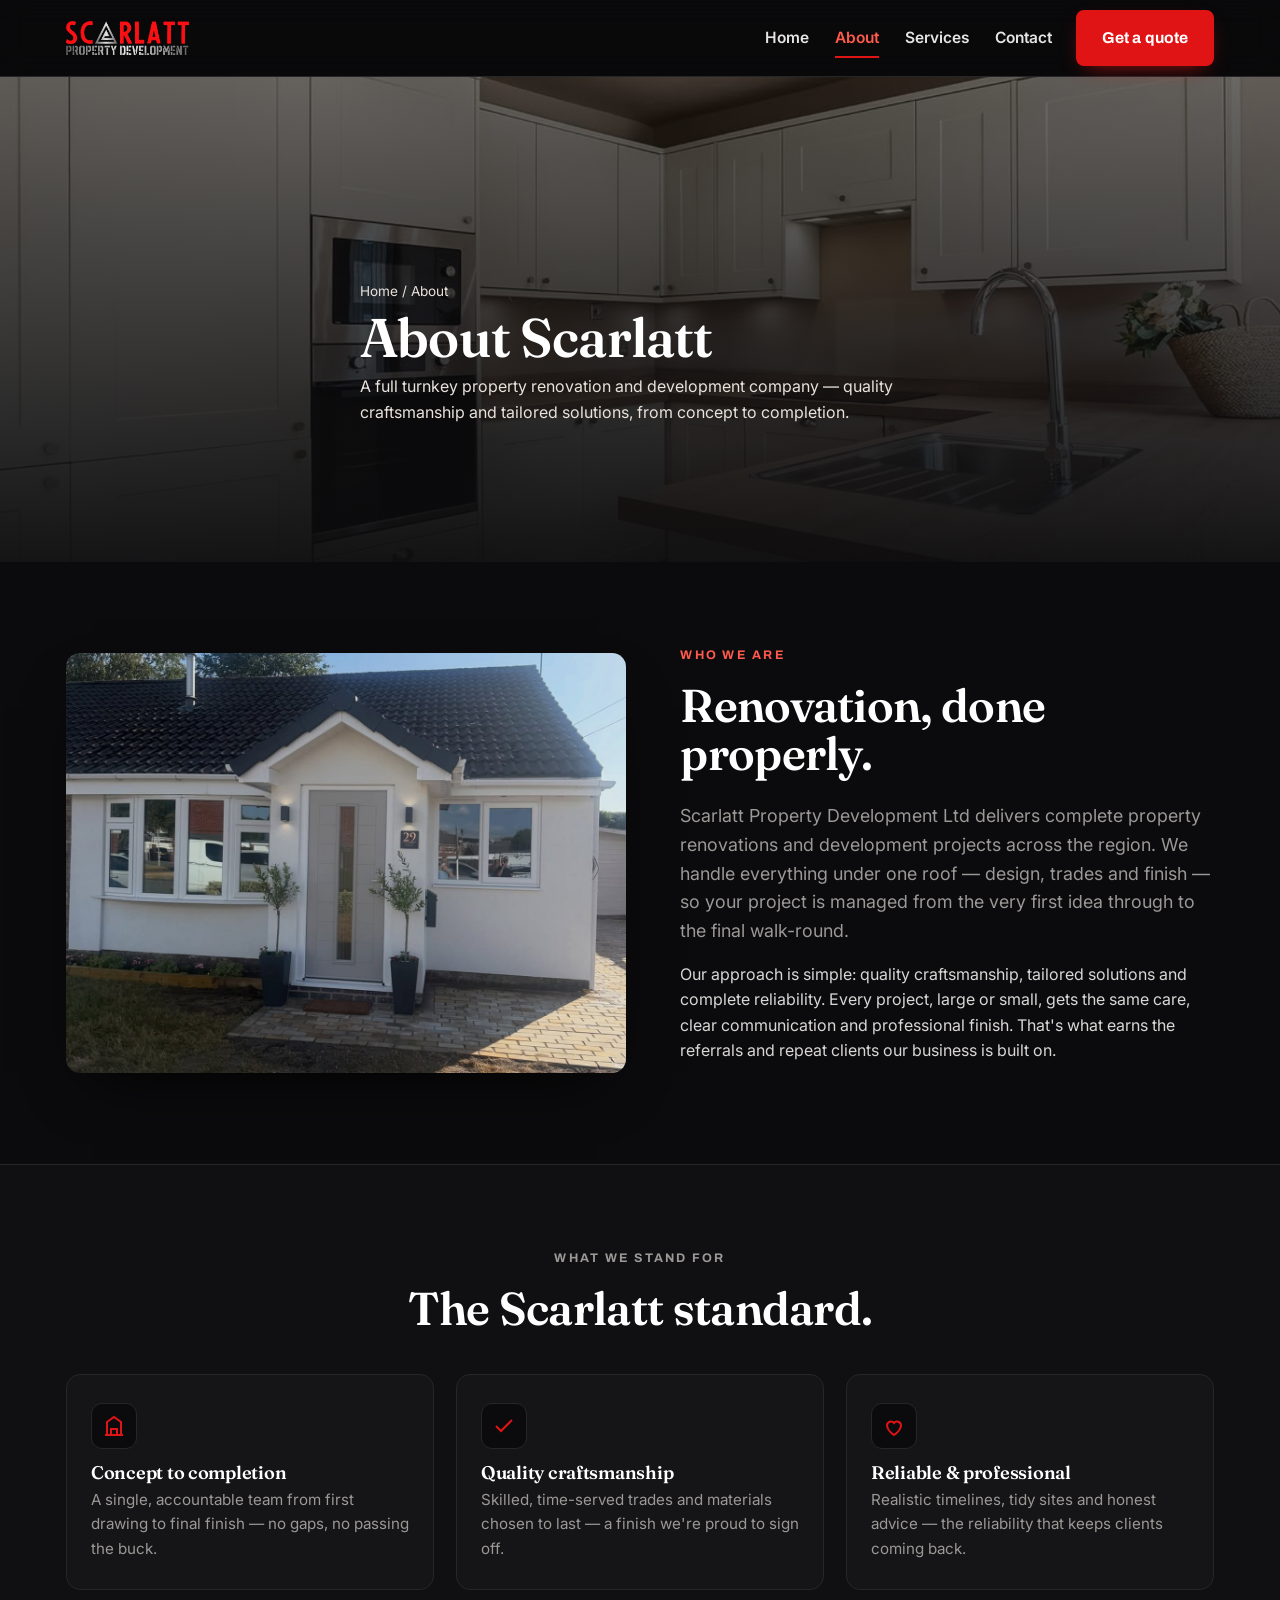
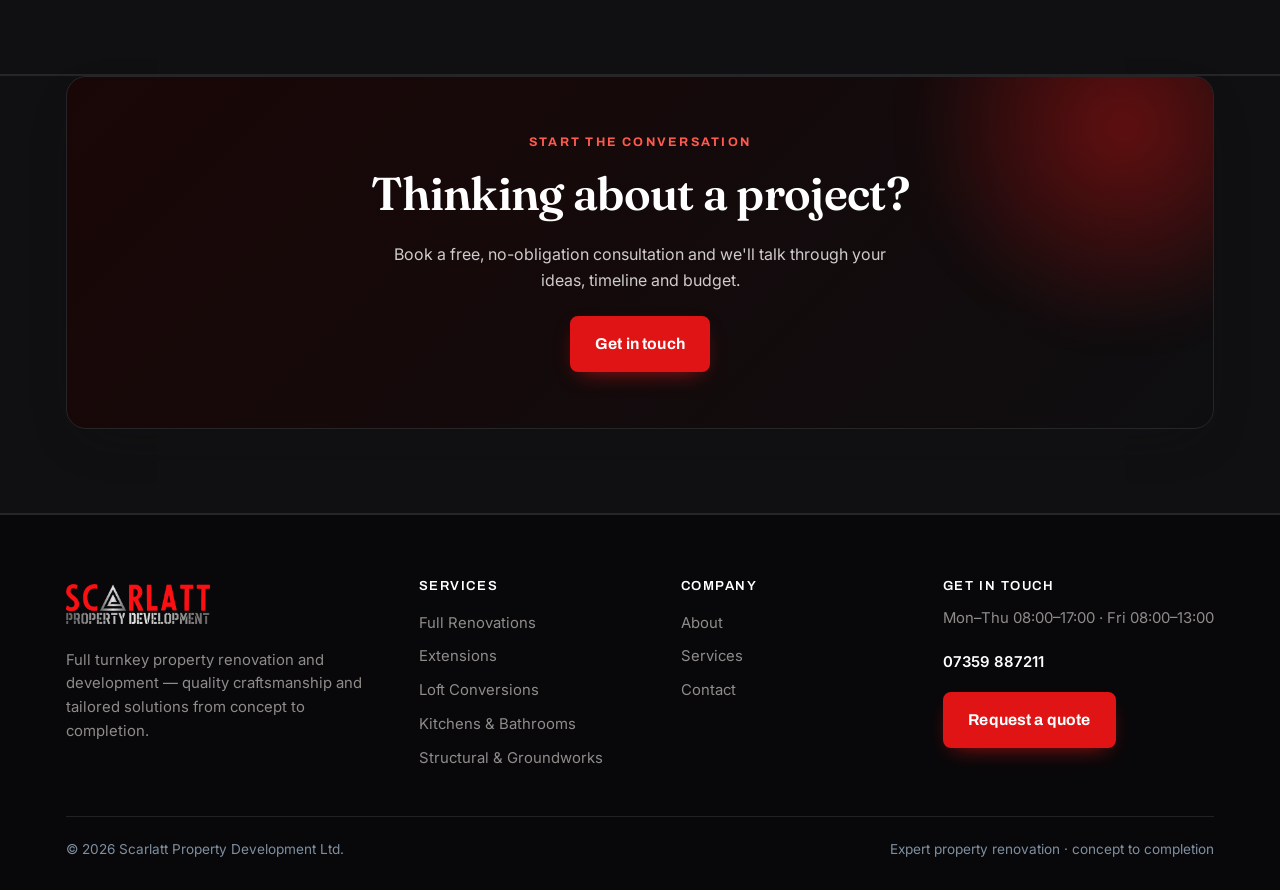
==== about.html @ ff80def9 "Initial commit of Scarlatt property website. Co-authored-by: Cursor <cursoragent@cursor.com>" ====
<!doctype html><html lang="en"><head>
<meta charset="utf-8"><meta name="viewport" content="width=device-width,initial-scale=1">
<title>About — Scarlatt Property Development</title>
<meta name="description" content="Scarlatt Property Development Ltd — a full turnkey property renovation company delivering quality craftsmanship and tailored solutions from concept to completion.">
<link rel="icon" href="assets/favicon.svg">
<link rel="preconnect" href="https://fonts.googleapis.com"><link rel="preconnect" href="https://fonts.gstatic.com" crossorigin>
<link href="https://fonts.googleapis.com/css2?family=Fraunces:opsz,wght@9..144,500;9..144,600;9..144,700&family=Inter:wght@400;500;600;700&family=Archivo:wght@600;700;800&family=Saira+Stencil+One&display=swap" rel="stylesheet">
<link rel="stylesheet" href="css/site.css">
</head><body>

<header class="site"><nav class="bar">
 <a class="brandlogo" href="index.html" aria-label="Scarlatt Property Development home"><img src="assets/logo.png" alt="Scarlatt Property Development"></a>
 <div class="nav-links"><a href="index.html">Home</a><a href="about.html" class="active">About</a><a href="services.html">Services</a><a href="contact.html">Contact</a></div>
 <div class="nav-cta"><a class="btn btn-amber" href="contact.html">Get a quote</a></div>
 <button class="burger" data-mm-open aria-label="Menu"><span></span><span></span><span></span></button>
</nav></header>
<div class="mm-back" data-mm-close></div>
<aside class="mobile-menu"><button class="mm-close" data-mm-close aria-label="Close">&times;</button>
 <a href="index.html">Home</a><a href="about.html" class="active">About</a><a href="services.html">Services</a><a href="contact.html">Contact</a><a class="btn btn-amber" href="contact.html">Get a quote</a>
</aside>

<section class="subhero"><img class="hero-bg" src="assets/hero.jpg" alt=""><div class="wrap">
 <p class="crumb"><a href="index.html">Home</a> / About</p>
 <h1>About Scarlatt</h1>
 <p>A full turnkey property renovation and development company — quality craftsmanship and tailored solutions, from concept to completion.</p>
</div></section>

<section><div class="wrap"><div data-reveal class="split">
 <img src="assets/about.jpg" alt="Scarlatt Property Development project">
 <div><p class="eyebrow">Who we are</p><h2>Renovation, done properly.</h2>
 <p class="lead-muted">Scarlatt Property Development Ltd delivers complete property renovations and development projects across the region. We handle everything under one roof — design, trades and finish — so your project is managed from the very first idea through to the final walk-round.</p>
 <p>Our approach is simple: quality craftsmanship, tailored solutions and complete reliability. Every project, large or small, gets the same care, clear communication and professional finish. That's what earns the referrals and repeat clients our business is built on.</p>
 </div>
</div></div></section>

<section class="band"><div class="wrap">
 <div data-reveal class="sec-head center"><p class="eyebrow">What we stand for</p><h2>The Scarlatt standard.</h2></div>
 <div class="pillars">
   <div data-reveal class="pillar"><div class="ic"><svg viewBox="0 0 24 24" fill="none" stroke="currentColor" stroke-width="2"><path d="M3 21h18M5 21V8l7-5 7 5v13M9 21v-6h6v6"/></svg></div><h3>Concept to completion</h3><p>A single, accountable team from first drawing to final finish — no gaps, no passing the buck.</p></div>
   <div data-reveal class="pillar"><div class="ic"><svg viewBox="0 0 24 24" fill="none" stroke="currentColor" stroke-width="2"><path d="M20 6 9 17l-5-5"/></svg></div><h3>Quality craftsmanship</h3><p>Skilled, time-served trades and materials chosen to last — a finish we're proud to sign off.</p></div>
   <div data-reveal class="pillar"><div class="ic"><svg viewBox="0 0 24 24" fill="none" stroke="currentColor" stroke-width="2"><path d="M12 21s-7-4.5-7-10a4 4 0 0 1 7-2 4 4 0 0 1 7 2c0 5.5-7 10-7 10z"/></svg></div><h3>Reliable &amp; professional</h3><p>Realistic timelines, tidy sites and honest advice — the reliability that keeps clients coming back.</p></div>
 </div>
</div></section>

<section class="band" style="padding-top:0"><div class="wrap"><div data-reveal class="cta-band">
 <p class="eyebrow" style="color:var(--brand-l)">Start the conversation</p>
 <h2>Thinking about a project?</h2>
 <p>Book a free, no-obligation consultation and we'll talk through your ideas, timeline and budget.</p>
 <a class="btn btn-amber" href="contact.html">Get in touch</a>
</div></div></section>

<footer class="site"><div class="wrap">
 <div class="cols">
   <div class="fbrand"><a class="brandlogo" href="index.html" aria-label="Scarlatt Property Development home"><img src="assets/logo.png" alt="Scarlatt Property Development"></a>
     <p>Full turnkey property renovation and development — quality craftsmanship and tailored solutions from concept to completion.</p></div>
   <div><h4>Services</h4><a href="services.html#renovations">Full Renovations</a><a href="services.html#extensions">Extensions</a><a href="services.html#lofts">Loft Conversions</a><a href="services.html#kitchens">Kitchens &amp; Bathrooms</a><a href="services.html#structural">Structural &amp; Groundworks</a></div>
   <div><h4>Company</h4><a href="about.html">About</a><a href="services.html">Services</a><a href="contact.html">Contact</a></div>
   <div><h4>Get in touch</h4><p>Mon–Thu 08:00–17:00 · Fri 08:00–13:00</p><a href="tel:07359887211" style="color:#fff;font-weight:600">07359 887211</a><a class="btn btn-amber" href="contact.html" style="margin-top:12px">Request a quote</a></div>
 </div>
 <div class="foot-bot"><span>&copy; 2026 Scarlatt Property Development Ltd.</span><span>Expert property renovation · concept to completion</span></div>
</div></footer>
<script src="js/site.js"></script>
</body></html>
---- css/site.css ----
:root{
  --ink:#191a1d; --navy:#26262b; --navy2:#151517; --steel:#8a3b34;
  --brand:#c5372e; --brand-d:#a12c24; --brand-l:#e8b0aa;
  --concrete:#f5f2ef; --line:#e6e0d9; --white:#fff; --text:#2a2622; --muted:#6f6862;
  --r:14px; --shadow:0 18px 46px -20px rgba(20,18,16,.4);
}
*{box-sizing:border-box}
html{scroll-behavior:smooth}
body{margin:0;font-family:'Inter',system-ui,sans-serif;color:var(--text);background:var(--white);line-height:1.6;-webkit-font-smoothing:antialiased}
h1,h2,h3,h4{font-family:'Fraunces','Georgia',serif;font-weight:600;line-height:1.06;letter-spacing:-.015em;color:var(--ink);margin:0 0 .5em}
h1{font-size:clamp(2.4rem,6vw,4.6rem)}
h2{font-size:clamp(1.9rem,3.6vw,3rem)}
h3{font-size:1.28rem}
p{margin:0 0 1rem}
a{color:inherit;text-decoration:none}
img{max-width:100%;display:block}
.wrap{max-width:1200px;margin:0 auto;padding:0 26px}
.eyebrow{font-family:'Archivo',sans-serif;text-transform:uppercase;letter-spacing:.18em;font-size:.78rem;font-weight:700;color:var(--brand-d)}
.btn{display:inline-flex;align-items:center;gap:.5em;font-family:'Archivo',sans-serif;font-weight:700;font-size:.98rem;padding:.85em 1.5em;border-radius:10px;border:2px solid transparent;cursor:pointer;transition:.18s;letter-spacing:.01em}
.btn-amber{background:var(--brand);color:#fff;border-color:var(--brand)}
.btn-amber:hover{background:var(--brand-d);border-color:var(--brand-d)}
.btn-navy{background:var(--navy);color:#fff;border-color:var(--navy)}
.btn-navy:hover{background:var(--navy2)}
.btn-ghost{background:transparent;color:#fff;border-color:rgba(255,255,255,.5)}
.btn-ghost:hover{border-color:#fff;background:rgba(255,255,255,.1)}
.btn-out{background:#fff;color:var(--navy);border-color:var(--line)}
.btn-out:hover{border-color:var(--navy)}
/* header */
header.site{position:sticky;top:0;z-index:100;background:rgba(255,255,255,.94);backdrop-filter:blur(10px);border-bottom:1px solid var(--line)}
nav.bar{display:flex;align-items:center;gap:24px;height:76px;max-width:1200px;margin:0 auto;padding:0 26px}
.brand{display:flex;align-items:center;gap:12px;color:var(--navy)}
.brand .badge{width:46px;height:46px;flex:0 0 auto;border-radius:11px;object-fit:cover;box-shadow:0 4px 14px -6px rgba(197,55,46,.55)}
.brand .fulllogo{width:158px;height:auto}
.wordmark{display:flex;flex-direction:column;line-height:1}
.wordmark b{font-family:'Archivo',sans-serif;font-weight:700;font-size:1.3rem;letter-spacing:.2em;color:var(--navy)}
.wordmark em{font-style:normal;font-size:.57rem;letter-spacing:.3em;color:var(--brand);font-weight:600;margin-top:4px}
.brand-light .fulllogo{width:170px}
.nav-links{display:flex;gap:26px;margin-left:auto;align-items:center}
.nav-links a{font-weight:600;font-size:.97rem;color:var(--ink);padding:6px 0;position:relative}
.nav-links a:hover{color:var(--brand-d)}
.nav-links a.active{color:var(--brand-d)}
.nav-cta{display:flex;align-items:center;gap:12px}
.basket-btn{position:relative;display:inline-flex;align-items:center;gap:7px;font-weight:700;font-family:'Archivo',sans-serif;color:var(--navy);border:2px solid var(--line);padding:.5em .9em;border-radius:10px;background:#fff;cursor:pointer}
.basket-btn:hover{border-color:var(--navy)}
.basket-count{background:var(--brand);color:var(--ink);border-radius:20px;font-size:.72rem;min-width:20px;height:20px;display:inline-flex;align-items:center;justify-content:center;padding:0 6px;font-weight:800}
.burger{display:none;margin-left:auto;flex-direction:column;gap:5px;background:none;border:0;cursor:pointer;padding:8px}
.burger span{width:26px;height:3px;background:var(--navy);border-radius:2px}
.mobile-menu{display:none}
/* hero */
.hero{position:relative;min-height:92vh;display:flex;align-items:flex-end;overflow:hidden;background:var(--ink)}
.hero video,.hero .heroposter,.hero .hero-bg{position:absolute;inset:0;width:100%;height:100%;object-fit:cover}
.hero::after{content:"";position:absolute;inset:0;background:linear-gradient(180deg,rgba(18,17,16,.62) 0%,rgba(18,17,16,.48) 42%,rgba(18,17,16,.9) 100%)}
.hero-inner{position:relative;z-index:2;width:100%;max-width:1200px;margin:0 auto;padding:0 26px 68px;color:#fff}
.hero h1{color:#fff;max-width:16ch}
.hero h1 .amber{color:var(--brand)}
.hero p.lead{font-size:1.22rem;max-width:52ch;color:#e8eef4;margin-bottom:1.6em}
.hero .cta-row{display:flex;gap:14px;flex-wrap:wrap}
/* centered (GIKF-style) hero */
.hero.centered{align-items:center;text-align:center}
.hero.centered .hero-inner{max-width:920px;padding:118px 26px 96px;display:flex;flex-direction:column;align-items:center}
.hero.centered h1{max-width:20ch}
.hero.centered p.lead{max-width:58ch}
.hero.centered .cta-row{justify-content:center}
.hero-logo{width:min(360px,66vw);height:auto;margin:0 auto 30px;filter:drop-shadow(0 10px 34px rgba(0,0,0,.45));animation:floatlogo 6s ease-in-out infinite}
@keyframes floatlogo{0%,100%{transform:translateY(0)}50%{transform:translateY(-7px)}}
/* hero manufacturer credit — exact GIKF arrow (#tb-arrow) + Caveat */
.hero-anno{position:absolute;z-index:4;top:23%;right:5%;display:flex;flex-direction:column;align-items:center;gap:6px;pointer-events:none}
.hero-anno .anno-wrap{position:relative}
.hero-anno .anno-logo{width:202px;display:block;margin-top:26px;filter:drop-shadow(0 4px 14px rgba(0,0,0,.55))}
.hero-anno .anno-arrow{position:absolute;color:#fff;width:150px;height:112px;left:-56px;top:-118px;transform:rotate(16deg)}
.hero-anno .hand{filter:url(#rough)}
.hero-anno .anno-text{font-family:'Caveat',cursive;color:#fff;font-size:38px;font-weight:700;line-height:.9;text-align:center;transform:rotate(-4deg);margin-top:6px}
@media(max-width:1180px){.hero-anno{display:none}}
/* hand-drawn gutter/downpipe edge decoration */
.edge-decor{position:fixed;inset:0;pointer-events:none;z-index:35}
.edge-decor .pipe{position:fixed;top:88px;bottom:0;width:46px;height:auto}
.edge-decor .pipe-l{left:8px}
.edge-decor .pipe-r{right:8px;transform:scaleX(-1)}
.edge-decor .gtop{position:fixed;left:0;right:0;top:74px;height:66px;width:100%}
@media(max-width:1240px){.edge-decor{display:none}}
.trust-strip{background:var(--navy2);color:#dbe6f0}
.trust-strip .wrap{display:flex;flex-wrap:wrap;gap:14px 40px;padding:16px 26px;justify-content:center;font-size:.92rem;font-weight:600}
.trust-strip b{color:#fff}
.trust-strip span{display:inline-flex;align-items:center;gap:9px}
.trust-strip .dot{color:var(--brand)}
/* sections */
section{padding:84px 0}
.sec-head{max-width:64ch}
.sec-head.center{margin:0 auto;text-align:center}
.lead-muted{color:var(--muted);font-size:1.12rem}
/* category grid */
.cat-grid{display:grid;grid-template-columns:repeat(3,1fr);gap:22px;margin-top:38px}
.cat-card{position:relative;border-radius:var(--r);overflow:hidden;background:var(--navy);min-height:290px;display:flex;align-items:flex-end;box-shadow:var(--shadow);color:#fff}
.cat-card img{position:absolute;inset:0;width:100%;height:100%;object-fit:cover;transition:.4s}
.cat-card::after{content:"";position:absolute;inset:0;background:linear-gradient(180deg,rgba(10,25,40,.05),rgba(10,25,40,.85))}
.cat-card:hover img{transform:scale(1.05)}
.cat-card .cc-body{position:relative;z-index:2;padding:24px}
.cat-card .badge{display:inline-block;background:var(--brand);color:var(--ink);font-family:'Archivo';font-weight:700;font-size:.68rem;letter-spacing:.08em;text-transform:uppercase;padding:4px 10px;border-radius:6px;margin-bottom:10px}
.cat-card h3{color:#fff;font-size:1.5rem;margin:0 0 4px}
.cat-card p{color:#dce6f0;font-size:.93rem;margin:0}
.cat-card .go{margin-top:12px;font-family:'Archivo';font-weight:700;color:var(--brand);font-size:.9rem}
/* product listing */
.cat-block{margin-top:56px}
.cat-block .cat-title{display:flex;align-items:baseline;gap:14px;flex-wrap:wrap;border-bottom:2px solid var(--line);padding-bottom:14px;margin-bottom:28px}
.cat-block .cat-title h2{margin:0;font-size:1.9rem}
.cat-block .cat-title .sup{font-family:'Archivo';font-weight:700;font-size:.75rem;letter-spacing:.06em;text-transform:uppercase;color:#fff;background:var(--steel);padding:4px 10px;border-radius:6px}
.prod-grid{display:grid;grid-template-columns:repeat(4,1fr);gap:20px}
.prod{background:#fff;border:1px solid var(--line);border-radius:var(--r);overflow:hidden;display:flex;flex-direction:column;transition:.18s}
.prod:hover{box-shadow:var(--shadow);transform:translateY(-3px);border-color:#cfd9e4}
.prod .ph{aspect-ratio:1/1;background:#f6f8fa;display:flex;align-items:center;justify-content:center;padding:16px;border-bottom:1px solid var(--line)}
.prod .ph img{max-height:100%;object-fit:contain;mix-blend-mode:multiply}
.prod .pb{padding:15px 16px 17px;display:flex;flex-direction:column;flex:1}
.prod .pbrand{font-size:.68rem;font-weight:700;letter-spacing:.08em;text-transform:uppercase;color:var(--brand-d);font-family:'Archivo'}
.prod h3{font-size:1.02rem;margin:3px 0 7px;line-height:1.2}
.prod .desc{font-size:.85rem;color:var(--muted);margin:0 0 12px;flex:1}
.prod .swatches{display:flex;gap:5px;margin-bottom:6px;flex-wrap:wrap}
.sw{width:15px;height:15px;border-radius:50%;border:1px solid rgba(0,0,0,.15)}
.prod .meta{font-size:.76rem;color:var(--muted);margin-bottom:12px}
.prod .add{margin-top:auto;width:100%;justify-content:center}
/* alt band */
.band{background:var(--concrete)}
.split{display:grid;grid-template-columns:1.05fr 1fr;gap:54px;align-items:center}
.split img{border-radius:var(--r);box-shadow:var(--shadow);width:100%;object-fit:cover;aspect-ratio:4/3}
.pillars{display:grid;grid-template-columns:repeat(3,1fr);gap:22px;margin-top:40px}
.pillar{background:#fff;border:1px solid var(--line);border-radius:var(--r);padding:28px 24px}
.pillar .ic{width:46px;height:46px;border-radius:11px;background:var(--navy);color:var(--brand);display:flex;align-items:center;justify-content:center;margin-bottom:14px}
.pillar .ic svg{width:24px;height:24px}
.pillar h3{margin:0 0 6px;font-size:1.14rem}
.pillar p{margin:0;color:var(--muted);font-size:.95rem}
/* steps */
.steps{display:grid;grid-template-columns:repeat(4,1fr);gap:20px;margin-top:40px;counter-reset:s}
.step{background:#fff;border:1px solid var(--line);border-radius:var(--r);padding:26px 22px;position:relative}
.step::before{counter-increment:s;content:counter(s);font-family:'Archivo';font-weight:800;font-size:2.4rem;color:var(--brand);line-height:1;display:block;margin-bottom:10px}
.step h3{font-size:1.08rem;margin:0 0 5px}
.step p{margin:0;color:var(--muted);font-size:.92rem}
/* CTA */
.cta-band{background:var(--navy);color:#fff;border-radius:20px;padding:56px;text-align:center;box-shadow:var(--shadow)}
.cta-band h2{color:#fff}
.cta-band p{color:#cfe0ef;max-width:52ch;margin:0 auto 1.4em}
/* footer */
footer.site{background:var(--ink);color:#aebccb;padding:64px 0 30px;font-size:.93rem}
footer .cols{display:grid;grid-template-columns:1.4fr 1fr 1fr 1.2fr;gap:36px}
footer .brand .wordmark b{color:#fff}
footer h4{color:#fff;font-size:.82rem;text-transform:uppercase;letter-spacing:.12em;margin:0 0 14px;font-family:'Archivo'}
footer a{display:block;color:#aebccb;padding:5px 0}
footer a:hover{color:var(--brand)}
footer .fbrand p{margin:14px 0 0;max-width:34ch}
footer .foot-bot{border-top:1px solid rgba(255,255,255,.1);margin-top:40px;padding-top:22px;display:flex;justify-content:space-between;gap:16px;flex-wrap:wrap;font-size:.85rem;color:#7f8fa0}
/* quote / basket */
.q-grid{display:grid;grid-template-columns:1.3fr 1fr;gap:44px;align-items:start}
.basket-list{display:flex;flex-direction:column;gap:12px}
.bitem{display:flex;gap:14px;align-items:center;background:#fff;border:1px solid var(--line);border-radius:12px;padding:12px 14px}
.bitem img{width:64px;height:64px;object-fit:contain;background:#f6f8fa;border-radius:8px;padding:5px}
.bitem .bi-main{flex:1}
.bitem .bi-main h4{margin:0 0 2px;font-size:1rem}
.bitem .bi-opt{font-size:.8rem;color:var(--muted)}
.qty{display:flex;align-items:center;gap:8px}
.qty button{width:28px;height:28px;border:1px solid var(--line);background:#fff;border-radius:7px;font-weight:700;cursor:pointer}
.rm{background:none;border:0;color:#b23b3b;cursor:pointer;font-size:.82rem;font-weight:600}
.empty{color:var(--muted);padding:30px;text-align:center;border:2px dashed var(--line);border-radius:12px}
.form-card{background:#fff;border:1px solid var(--line);border-radius:var(--r);padding:26px;box-shadow:var(--shadow)}
.form-card label{display:block;font-weight:600;font-size:.85rem;margin:12px 0 5px}
.form-card input,.form-card textarea{width:100%;padding:11px 13px;border:1px solid var(--line);border-radius:9px;font:inherit;font-size:.95rem}
.form-card input:focus,.form-card textarea:focus{outline:0;border-color:var(--navy)}
.form-note{font-size:.8rem;color:var(--muted);margin-top:12px}
/* toast */
.toast{position:fixed;bottom:24px;left:50%;transform:translateX(-50%) translateY(140%);background:var(--navy);color:#fff;padding:14px 22px;border-radius:12px;font-weight:600;z-index:400;box-shadow:var(--shadow);transition:.3s}
.toast.on{transform:translateX(-50%) translateY(0)}
/* basket drawer */
.bk-back{position:fixed;inset:0;background:rgba(8,18,30,.5);z-index:210;opacity:0;pointer-events:none;transition:.28s}
.bk-on .bk-back{opacity:1;pointer-events:auto}
.basket-drawer{position:fixed;top:0;right:0;height:100%;width:min(92vw,400px);background:#fff;z-index:220;transform:translateX(105%);transition:.3s;display:flex;flex-direction:column;box-shadow:-24px 0 60px -24px rgba(8,18,30,.5)}
.bk-on .basket-drawer{transform:none}
.bk-head{display:flex;align-items:center;justify-content:space-between;padding:20px 22px;border-bottom:1px solid var(--line)}
.bk-head h3{margin:0}
.bk-x{background:none;border:0;font-size:1.7rem;line-height:1;cursor:pointer;color:var(--muted)}
.bk-items{flex:1;overflow:auto;padding:14px 18px;display:flex;flex-direction:column;gap:12px}
.bk-row{display:flex;gap:12px;align-items:center;border:1px solid var(--line);border-radius:12px;padding:10px}
.bk-row img{width:56px;height:56px;object-fit:contain;background:#f6f8fa;border-radius:8px;padding:4px;flex:0 0 auto}
.bk-row .bk-m{flex:1;min-width:0}
.bk-row .bk-m h4{margin:0 0 2px;font-size:.92rem;line-height:1.15}
.bk-row .bk-opt{font-size:.76rem;color:var(--muted)}
.bk-foot{border-top:1px solid var(--line);padding:16px 18px;display:flex;flex-direction:column;gap:10px}
.bk-count-row{font-weight:700;color:var(--ink)}
.bk-cont{background:none;border:0;color:var(--muted);font-weight:600;cursor:pointer;font-size:.88rem}
.bk-empty{color:var(--muted);text-align:center;padding:40px 10px}
/* stepper / quote */
.stepper{display:flex;gap:8px;margin:26px 0 34px;flex-wrap:wrap}
.stepper .st{display:flex;align-items:center;gap:9px;font-weight:700;font-family:'Archivo';color:var(--muted);font-size:.92rem}
.stepper .st .n{width:26px;height:26px;border-radius:50%;border:2px solid var(--line);display:flex;align-items:center;justify-content:center;font-size:.82rem}
.stepper .st.on{color:var(--brand-d)}
.stepper .st.on .n{border-color:var(--brand);background:var(--brand);color:#fff}
.stepper .st.done .n{border-color:var(--brand);color:var(--brand)}
.stepper .sep{flex:1;height:2px;background:var(--line);align-self:center;min-width:14px;max-width:52px}
.qstep{display:none}.qstep.on{display:block;animation:fade .3s}
@keyframes fade{from{opacity:0;transform:translateY(6px)}to{opacity:1}}
.field-grid{display:grid;grid-template-columns:1fr 1fr;gap:14px 16px}
.field-grid .full{grid-column:1/-1}
.qform label{display:block;font-weight:600;font-size:.85rem;margin:0 0 5px;color:var(--ink)}
.qform .req{color:var(--brand-d)}
.qform input,.qform textarea,.qform select{width:100%;padding:11px 13px;border:1px solid var(--line);border-radius:9px;font:inherit;font-size:.95rem;background:#fff}
.qform input:focus,.qform textarea:focus,.qform select:focus{outline:0;border-color:var(--brand)}
.qform .err{border-color:#c0392b}
.step-actions{display:flex;justify-content:space-between;gap:12px;margin-top:26px}
.review-box{background:var(--concrete);border:1px solid var(--line);border-radius:var(--r);padding:22px;margin-bottom:18px}
.review-box h4{margin:0 0 12px;font-size:.82rem;text-transform:uppercase;letter-spacing:.1em;color:var(--steel);font-family:'Archivo'}
.rev-line{display:flex;justify-content:space-between;gap:16px;padding:6px 0;border-bottom:1px dashed var(--line);font-size:.94rem}
.rev-line:last-child{border-bottom:0}
.rev-line .k{color:var(--muted)}
.rev-line .v{font-weight:600;text-align:right}
.done-card{text-align:center;padding:40px 20px;border:1px solid var(--line);border-radius:var(--r);background:#fff;box-shadow:var(--shadow)}
.done-card .tick{width:64px;height:64px;border-radius:50%;background:var(--brand);color:#fff;display:flex;align-items:center;justify-content:center;margin:0 auto 18px}
@media(max-width:600px){.field-grid{grid-template-columns:1fr}}
/* responsive */
@media(max-width:1000px){
 .cat-grid,.pillars,.steps{grid-template-columns:repeat(2,1fr)}
 .prod-grid{grid-template-columns:repeat(3,1fr)}
 .split,.q-grid{grid-template-columns:1fr;gap:30px}
 footer .cols{grid-template-columns:1fr 1fr}
}
@media(max-width:820px){
 .nav-links,.nav-cta .btn{display:none}
 .burger{display:flex}
 .nav-cta{margin-left:0}
 nav.bar{gap:12px}
 .prod-grid{grid-template-columns:repeat(2,1fr)}
 section{padding:60px 0}
 .cta-band{padding:38px 24px}
 .mobile-menu{display:block;position:fixed;inset:0 0 0 auto;width:min(84vw,340px);background:#fff;z-index:200;transform:translateX(105%);transition:.28s;padding:26px;box-shadow:-20px 0 50px -20px rgba(0,0,0,.4);overflow:auto}
 .mm-on .mobile-menu{transform:none}
 .mm-back{position:fixed;inset:0;background:rgba(8,18,30,.5);z-index:150;opacity:0;pointer-events:none;transition:.28s}
 .mm-on .mm-back{opacity:1;pointer-events:auto}
 .mobile-menu a{display:block;font-family:'Archivo';font-weight:700;font-size:1.15rem;padding:14px 0;border-bottom:1px solid var(--line);color:var(--ink)}
 .mobile-menu .btn{margin-top:18px;width:100%;justify-content:center}
 .mm-close{background:none;border:0;font-size:1.6rem;cursor:pointer;float:right;color:var(--muted)}
}
@media(max-width:820px){
 .hero{min-height:auto}
 .hero.centered .hero-inner{padding:100px 22px 72px}
 .hero-logo{width:min(280px,62vw);margin-bottom:22px}
 .hero.centered h1{font-size:clamp(2.1rem,8vw,3rem)}
 .hero.centered p.lead{font-size:1.05rem}
}
@media(max-width:520px){
 .cat-grid,.pillars,.steps,footer .cols{grid-template-columns:1fr}
 .prod-grid{grid-template-columns:1fr 1fr;gap:12px}
 .hero.centered .hero-inner{padding:88px 18px 60px}
}

/* ===== Scarlatt brand layer ===== */
.brand .mark{display:inline-flex;align-items:center;justify-content:center;width:46px;height:46px;background:var(--brand);color:#fff;font-family:'Fraunces',serif;font-weight:600;font-size:1.5rem;border-radius:11px;box-shadow:0 4px 14px -6px rgba(197,55,46,.55);flex:0 0 auto}
.wordmark b{font-family:'Fraunces',serif;font-weight:600;font-size:1.32rem;letter-spacing:.16em;color:var(--ink)}
.wordmark em{font-style:normal;font-size:.54rem;letter-spacing:.34em;color:var(--brand);font-weight:600;margin-top:5px}
footer .wordmark b{color:#fff}
.hero h1 .accent,.hero h1 .amber{color:var(--brand-l)}
.eyebrow{color:var(--brand)}
/* centered hero logo (text lockup) */
.hero-logo-wrap{display:flex;flex-direction:column;align-items:center;gap:10px;margin-bottom:26px}
.hero-mark{display:inline-flex;align-items:center;justify-content:center;width:78px;height:78px;background:var(--brand);color:#fff;font-family:'Fraunces',serif;font-weight:600;font-size:2.7rem;border-radius:18px;box-shadow:0 12px 34px rgba(0,0,0,.45)}
.hero-word{font-family:'Fraunces',serif;font-weight:600;font-size:clamp(1.9rem,5vw,3rem);letter-spacing:.14em;color:#fff;line-height:1}
.hero-sub{font-family:'Inter',sans-serif;font-weight:600;letter-spacing:.4em;font-size:.72rem;color:var(--brand-l);text-transform:uppercase;padding-left:.4em}
/* inner page sub-hero */
.subhero{position:relative;min-height:44vh;display:flex;align-items:flex-end;overflow:hidden;background:var(--ink)}
.subhero .hero-bg{position:absolute;inset:0;width:100%;height:100%;object-fit:cover}
.subhero::after{content:"";position:absolute;inset:0;background:linear-gradient(180deg,rgba(18,17,16,.55),rgba(18,17,16,.9))}
.subhero .wrap{position:relative;z-index:2;padding-top:120px;padding-bottom:52px;color:#fff}
.subhero h1{color:#fff;font-size:clamp(2rem,4.6vw,3.4rem);margin:6px 0 8px}
.subhero p{color:#e8e2db;max-width:56ch;margin:0}
.crumb{font-size:.85rem;color:#cbbfb6}
.crumb a:hover{color:var(--brand-l)}
/* contact */
.contact-grid{display:grid;grid-template-columns:1fr 1.1fr;gap:44px;align-items:start}
@media(max-width:900px){.contact-grid{grid-template-columns:1fr;gap:30px}}
.info-card{background:var(--concrete);border:1px solid var(--line);border-radius:var(--r);padding:28px}
.info-row{display:flex;gap:13px;align-items:flex-start;padding:13px 0;border-bottom:1px solid var(--line)}
.info-row:last-child{border-bottom:0}
.info-row svg{width:21px;height:21px;color:var(--brand);flex:0 0 auto;margin-top:3px}
.info-row .lab{font-size:.72rem;letter-spacing:.1em;text-transform:uppercase;color:var(--muted);font-family:'Inter'}
.info-row .val{font-weight:600;color:var(--ink)}
.soc-row{display:flex;gap:10px;margin-top:18px}
.soc-row a{width:42px;height:42px;border-radius:11px;background:var(--ink);color:#fff;display:flex;align-items:center;justify-content:center}
.soc-row a:hover{background:var(--brand)}
.soc-row svg{width:19px;height:19px}
#form-status{margin-top:10px;font-size:.92rem;min-height:1.2rem}
#form-status.ok{color:#1a7a4c}#form-status.err{color:#b4462b}

.cat-card .badge{color:#fff;background:var(--brand)}

/* ============================================================
   BLACK + RED DARK THEME  (overrides — premium restyle)
   ============================================================ */
:root{
  --ink:#ffffff; --brand:#e01414; --brand-d:#b20d0d; --brand-l:#ff5a4d;
  --bg:#0b0b0d; --surface:#151517; --surface2:#101012; --line:#262629;
  --text:#d9d7d5; --muted:#9b9896; --concrete:#101012;
}
body{background:var(--bg);color:var(--text)}
h1,h2,h3,h4{color:#fff}
.lead-muted{color:var(--muted)}
/* header */
header.site{background:rgba(9,9,11,.72);border-bottom:1px solid var(--line);backdrop-filter:blur(14px) saturate(1.2)}
.brand{color:#fff}
.nav-links a{color:#e7e5e3}
.nav-links a:hover,.nav-links a.active{color:var(--brand-l)}
.nav-links a::after{content:"";position:absolute;left:0;right:100%;bottom:-2px;height:2px;background:var(--brand);transition:right .28s ease}
.nav-links a:hover::after,.nav-links a.active::after{right:0}
.burger span{background:#fff}
/* buttons */
.btn{border-radius:8px}
.btn-amber{background:var(--brand);border-color:var(--brand);box-shadow:0 8px 22px -10px rgba(224,20,20,.8)}
.btn-amber:hover{background:var(--brand-d);border-color:var(--brand-d);transform:translateY(-2px)}
.btn-navy{background:#fff;color:#0b0b0d;border-color:#fff}
.btn-navy:hover{background:#e6e6e6;border-color:#e6e6e6;transform:translateY(-2px)}
.btn-out{background:transparent;color:#fff;border-color:var(--line)}
.btn-out:hover{border-color:var(--brand);color:var(--brand-l)}
/* sections + bands */
.band{background:var(--surface2);border-top:1px solid var(--line);border-bottom:1px solid var(--line)}
.eyebrow{color:var(--brand-l)}
/* hero */
.hero::after{background:radial-gradient(120% 90% at 50% 20%,rgba(11,11,13,.35),rgba(11,11,13,.72) 60%,rgba(11,11,13,.95)),linear-gradient(180deg,rgba(11,11,13,.5),rgba(11,11,13,.4) 40%,rgba(11,11,13,.96))}
.hero .hero-bg{animation:kenburns 18s ease-out infinite alternate}
@keyframes kenburns{from{transform:scale(1.03)}to{transform:scale(1.14)}}
.hero h1 .accent,.hero h1 .amber{color:var(--brand-l)}
/* subhero */
.subhero::after{background:linear-gradient(180deg,rgba(11,11,13,.55),rgba(11,11,13,.95))}
.subhero .hero-bg{animation:kenburns 20s ease-out infinite alternate}
.crumb{color:#b9b6b4}
/* cat cards */
.cat-card{background:var(--surface);box-shadow:0 20px 50px -24px #000}
.cat-card::after{background:linear-gradient(180deg,rgba(11,11,13,.15),rgba(11,11,13,.9))}
.cat-card:hover{box-shadow:0 26px 60px -22px rgba(224,20,20,.35)}
.cat-card .go{color:var(--brand-l)}
/* pillars / steps / forms / info */
.pillar,.step,.form-card,.info-card{background:var(--surface);border-color:var(--line)}
.pillar,.step{transition:transform .3s ease,border-color .3s ease,box-shadow .3s ease}
.pillar:hover,.step:hover{transform:translateY(-6px);border-color:var(--brand);box-shadow:0 22px 46px -26px rgba(224,20,20,.5)}
.pillar .ic{background:#0b0b0d;color:var(--brand);border:1px solid var(--line)}
.pillar p,.step p{color:var(--muted)}
.step::before{color:var(--brand)}
.form-card input,.form-card textarea,.qform input,.qform textarea{background:#0b0b0d;border-color:var(--line);color:#fff}
.form-card input:focus,.form-card textarea:focus{border-color:var(--brand)}
.info-row{border-color:var(--line)} .info-row .val{color:#fff} .info-row .val a:hover{color:var(--brand-l)}
.info-row svg{color:var(--brand)} .info-row .lab{color:var(--muted)}
.soc-row a{background:#0b0b0d;border:1px solid var(--line)} .soc-row a:hover{background:var(--brand);border-color:var(--brand)}
.form-note,.sec-head p{color:var(--muted)}
/* trust strip → red hairline on black */
.trust-strip{background:#08080a;border-top:1px solid var(--line);border-bottom:1px solid var(--line);color:#cfcccb}
.trust-strip b{color:#fff} .trust-strip .dot{color:var(--brand)}
/* cta band → red gradient glow */
.cta-band{background:linear-gradient(135deg,#1a0606,#0e0e10);border:1px solid var(--line);position:relative;overflow:hidden}
.cta-band::before{content:"";position:absolute;width:420px;height:420px;right:-120px;top:-160px;background:radial-gradient(circle,rgba(224,20,20,.4),transparent 70%);filter:blur(20px)}
.cta-band>*{position:relative;z-index:1}
.cta-band p{color:#cfcccb}
/* footer */
footer.site{background:#08080a;color:#8f8c8a;border-top:1px solid var(--line)}
footer .wordmark b{color:#fff} footer a{color:#8f8c8a} footer a:hover{color:var(--brand-l)}
.foot-bot{border-color:var(--line);color:#6f6c6a}
.split img{box-shadow:0 26px 60px -28px #000}

/* ===== SCARLATT logo lockup (SVG-free text + triangle) ===== */
.logo{display:flex;flex-direction:column;line-height:1}
.logo-word{font-family:'Archivo',sans-serif;font-weight:800;letter-spacing:.04em;color:var(--brand);display:inline-flex;align-items:center}
.logo-word .tri{display:inline-flex;align-items:center;justify-content:center;margin:0 .02em}
.logo-word .tri svg{height:.92em;width:auto;display:block}
.logo-sub{font-family:'Saira Stencil One','Archivo',sans-serif;color:#c9c7c5;letter-spacing:.22em;font-weight:400}
/* nav logo size */
nav.bar .logo-word{font-size:1.5rem} nav.bar .logo-sub{font-size:.5rem;margin-top:3px}
footer .logo-word{font-size:1.4rem;color:var(--brand)} footer .logo-sub{font-size:.46rem;margin-top:3px}
/* hero logo size */
.hero-logo-lock{display:flex;flex-direction:column;align-items:center;line-height:1;margin-bottom:26px;filter:drop-shadow(0 12px 30px rgba(0,0,0,.6));animation:floatlogo 6s ease-in-out infinite}
.hero-logo-lock .logo-word{font-size:clamp(2.6rem,8vw,5rem)}
.hero-logo-lock .logo-sub{font-size:clamp(.62rem,1.6vw,1rem);margin-top:10px;color:#d8d6d4}

/* ===== Scroll reveal animations ===== */
[data-reveal]{opacity:0;transform:translateY(26px);transition:opacity .7s cubic-bezier(.2,.7,.2,1),transform .7s cubic-bezier(.2,.7,.2,1)}
[data-reveal].in{opacity:1;transform:none}
[data-reveal].d1{transition-delay:.08s}[data-reveal].d2{transition-delay:.16s}[data-reveal].d3{transition-delay:.24s}
[data-reveal].d4{transition-delay:.32s}[data-reveal].d5{transition-delay:.4s}
@media(prefers-reduced-motion:reduce){[data-reveal]{opacity:1;transform:none;transition:none}.hero .hero-bg,.subhero .hero-bg{animation:none}.hero-logo-lock{animation:none}}

/* stagger children within grids */
.cat-grid>*:nth-child(2){transition-delay:.07s}.cat-grid>*:nth-child(3){transition-delay:.14s}
.cat-grid>*:nth-child(4){transition-delay:.07s}.cat-grid>*:nth-child(5){transition-delay:.14s}.cat-grid>*:nth-child(6){transition-delay:.21s}
.pillars>*:nth-child(2){transition-delay:.09s}.pillars>*:nth-child(3){transition-delay:.18s}
.pillars>*:nth-child(4){transition-delay:.09s}.pillars>*:nth-child(5){transition-delay:.18s}.pillars>*:nth-child(6){transition-delay:.27s}
.steps>*:nth-child(2){transition-delay:.08s}.steps>*:nth-child(3){transition-delay:.16s}.steps>*:nth-child(4){transition-delay:.24s}

header.site.scrolled{background:rgba(9,9,11,.9);box-shadow:0 10px 30px -18px #000}

/* ===== Real logo image ===== */
.brandlogo{display:inline-flex;align-items:center}
.brandlogo img{height:34px;width:auto;display:block}
footer .brandlogo img{height:40px;margin-bottom:6px}
.hero-logo-img{width:min(540px,84vw);height:auto;margin:0 auto 24px;filter:drop-shadow(0 14px 34px rgba(0,0,0,.65));animation:floatlogo 6s ease-in-out infinite}
@media(max-width:820px){.brandlogo img{height:30px}.hero-logo-img{width:min(360px,80vw)}}
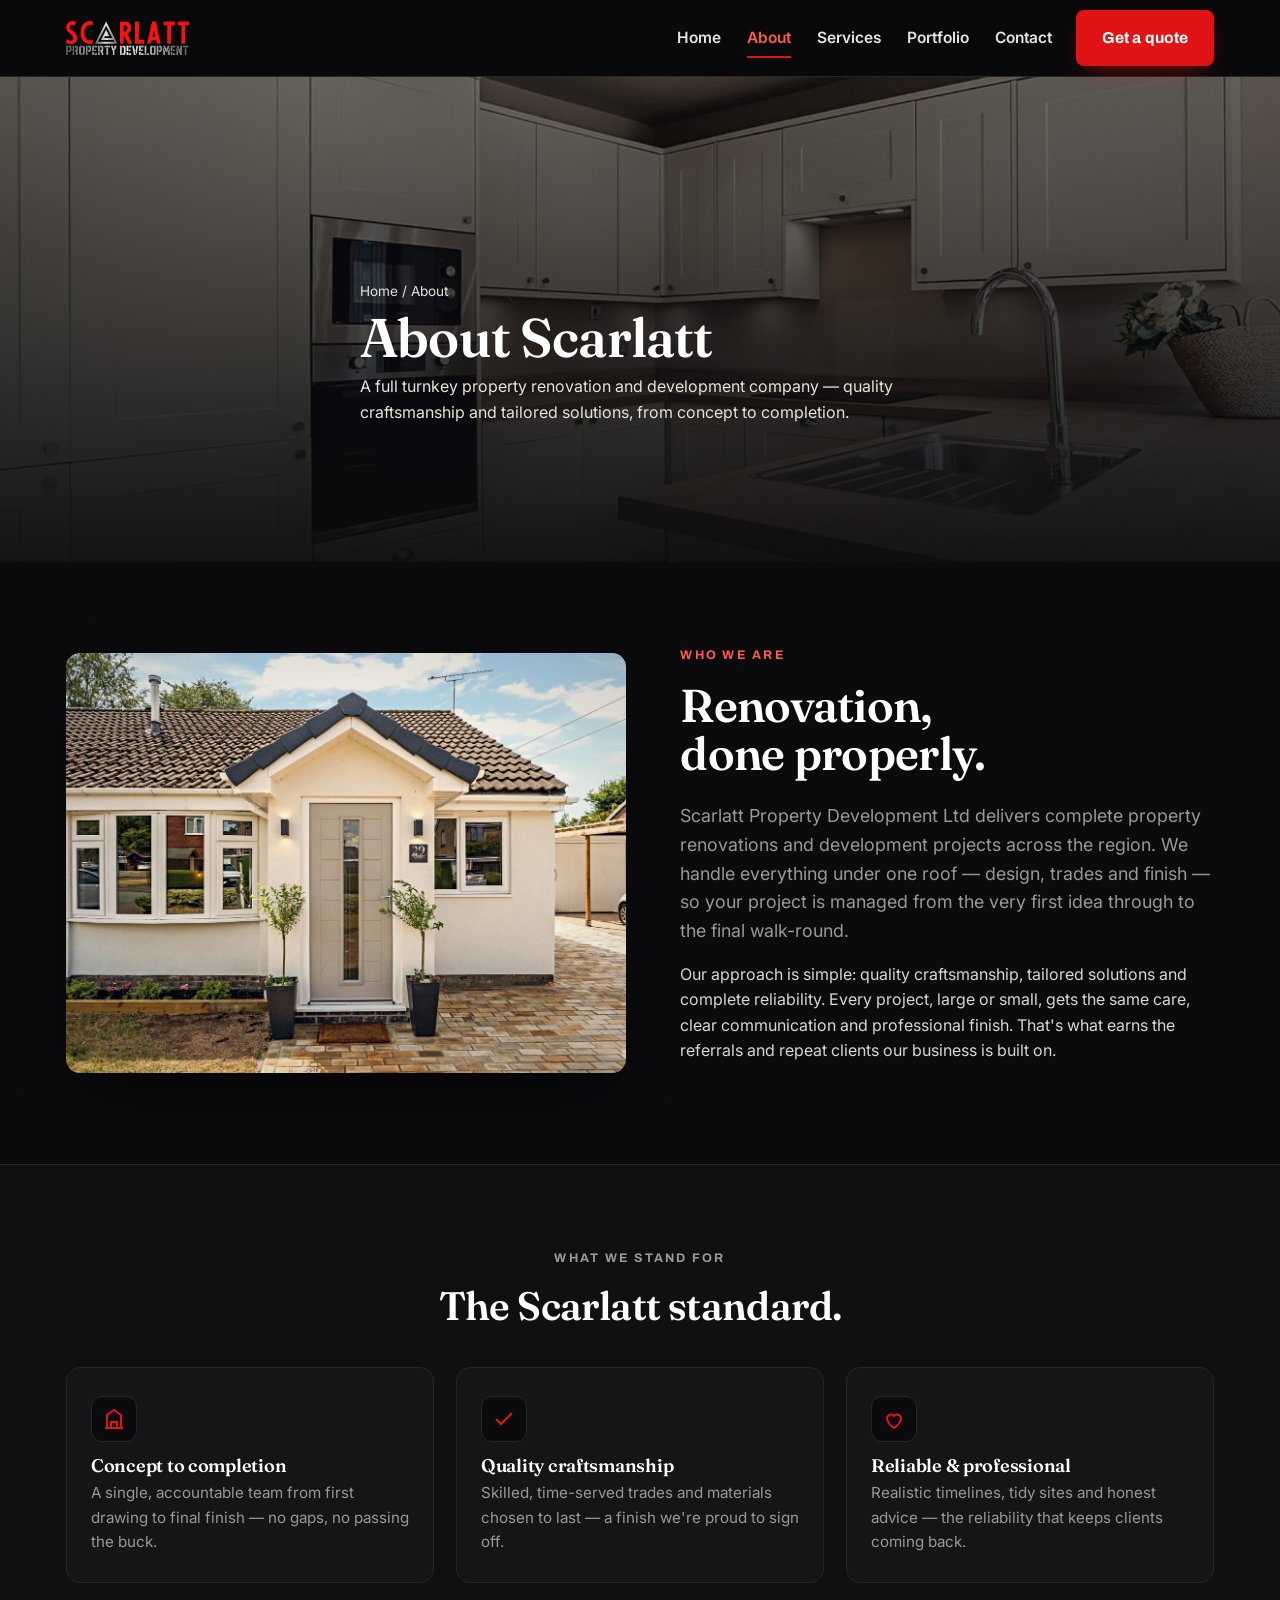
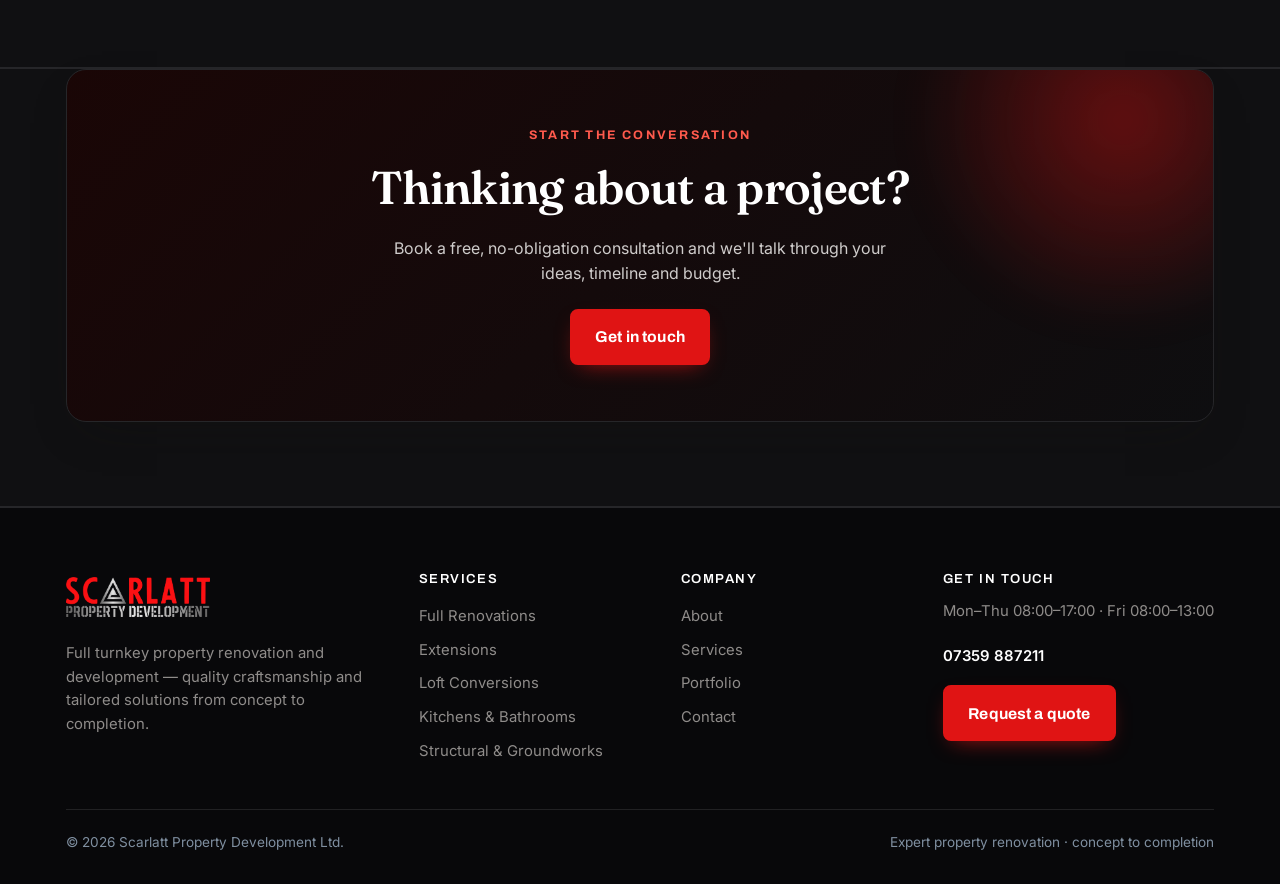
==== commit 4b49a5d3: "Add portfolio pages + graded landing visuals Co-authored-by: Cursor <cursoragent@cursor.com>" ====
--- a/about.html
+++ b/about.html
@@ -10,13 +10,13 @@
 
 <header class="site"><nav class="bar">
  <a class="brandlogo" href="index.html" aria-label="Scarlatt Property Development home"><img src="assets/logo.png" alt="Scarlatt Property Development"></a>
- <div class="nav-links"><a href="index.html">Home</a><a href="about.html" class="active">About</a><a href="services.html">Services</a><a href="contact.html">Contact</a></div>
+ <div class="nav-links"><a href="index.html">Home</a><a href="about.html" class="active">About</a><a href="services.html">Services</a><a href="portfolio.html">Portfolio</a><a href="contact.html">Contact</a></div>
  <div class="nav-cta"><a class="btn btn-amber" href="contact.html">Get a quote</a></div>
  <button class="burger" data-mm-open aria-label="Menu"><span></span><span></span><span></span></button>
 </nav></header>
 <div class="mm-back" data-mm-close></div>
 <aside class="mobile-menu"><button class="mm-close" data-mm-close aria-label="Close">&times;</button>
- <a href="index.html">Home</a><a href="about.html" class="active">About</a><a href="services.html">Services</a><a href="contact.html">Contact</a><a class="btn btn-amber" href="contact.html">Get a quote</a>
+ <a href="index.html">Home</a><a href="about.html" class="active">About</a><a href="services.html">Services</a><a href="portfolio.html">Portfolio</a><a href="contact.html">Contact</a><a class="btn btn-amber" href="contact.html">Get a quote</a>
 </aside>
 
 <section class="subhero"><img class="hero-bg" src="assets/hero.jpg" alt=""><div class="wrap">
@@ -54,7 +54,7 @@
    <div class="fbrand"><a class="brandlogo" href="index.html" aria-label="Scarlatt Property Development home"><img src="assets/logo.png" alt="Scarlatt Property Development"></a>
      <p>Full turnkey property renovation and development — quality craftsmanship and tailored solutions from concept to completion.</p></div>
    <div><h4>Services</h4><a href="services.html#renovations">Full Renovations</a><a href="services.html#extensions">Extensions</a><a href="services.html#lofts">Loft Conversions</a><a href="services.html#kitchens">Kitchens &amp; Bathrooms</a><a href="services.html#structural">Structural &amp; Groundworks</a></div>
-   <div><h4>Company</h4><a href="about.html">About</a><a href="services.html">Services</a><a href="contact.html">Contact</a></div>
+   <div><h4>Company</h4><a href="about.html">About</a><a href="services.html">Services</a><a href="portfolio.html">Portfolio</a><a href="contact.html">Contact</a></div>
    <div><h4>Get in touch</h4><p>Mon–Thu 08:00–17:00 · Fri 08:00–13:00</p><a href="tel:07359887211" style="color:#fff;font-weight:600">07359 887211</a><a class="btn btn-amber" href="contact.html" style="margin-top:12px">Request a quote</a></div>
  </div>
  <div class="foot-bot"><span>&copy; 2026 Scarlatt Property Development Ltd.</span><span>Expert property renovation · concept to completion</span></div>
--- a/css/site.css
+++ b/css/site.css
@@ -80,7 +80,7 @@
 .edge-decor .gtop{position:fixed;left:0;right:0;top:74px;height:66px;width:100%}
 @media(max-width:1240px){.edge-decor{display:none}}
 .trust-strip{background:var(--navy2);color:#dbe6f0}
-.trust-strip .wrap{display:flex;flex-wrap:wrap;gap:14px 40px;padding:16px 26px;justify-content:center;font-size:.92rem;font-weight:600}
+.trust-strip .wrap{display:flex;flex-wrap:wrap;gap:14px 40px;padding:16px 26px;justify-content:center;font-size:.92rem;font-weight:700}
 .trust-strip b{color:#fff}
 .trust-strip span{display:inline-flex;align-items:center;gap:9px}
 .trust-strip .dot{color:var(--brand)}
@@ -227,12 +227,12 @@
  .prod-grid{grid-template-columns:repeat(2,1fr)}
  section{padding:60px 0}
  .cta-band{padding:38px 24px}
- .mobile-menu{display:block;position:fixed;inset:0 0 0 auto;width:min(84vw,340px);background:#fff;z-index:200;transform:translateX(105%);transition:.28s;padding:26px;box-shadow:-20px 0 50px -20px rgba(0,0,0,.4);overflow:auto}
+ .mobile-menu{display:block;position:fixed;inset:0 0 0 auto;width:min(84vw,340px);background:var(--bg);border-left:1px solid var(--line);z-index:200;transform:translateX(105%);transition:.28s;padding:26px;box-shadow:-20px 0 50px -20px rgba(0,0,0,.7);overflow:auto}
  .mm-on .mobile-menu{transform:none}
  .mm-back{position:fixed;inset:0;background:rgba(8,18,30,.5);z-index:150;opacity:0;pointer-events:none;transition:.28s}
  .mm-on .mm-back{opacity:1;pointer-events:auto}
  .mobile-menu a{display:block;font-family:'Archivo';font-weight:700;font-size:1.15rem;padding:14px 0;border-bottom:1px solid var(--line);color:var(--ink)}
- .mobile-menu .btn{margin-top:18px;width:100%;justify-content:center}
+ .mobile-menu a.btn{display:flex;align-items:center;justify-content:center;text-align:center;margin-top:18px;width:100%;border-bottom:0}
  .mm-close{background:none;border:0;font-size:1.6rem;cursor:pointer;float:right;color:var(--muted)}
 }
 @media(max-width:820px){
@@ -345,8 +345,8 @@
 .soc-row a{background:#0b0b0d;border:1px solid var(--line)} .soc-row a:hover{background:var(--brand);border-color:var(--brand)}
 .form-note,.sec-head p{color:var(--muted)}
 /* trust strip → red hairline on black */
-.trust-strip{background:#08080a;border-top:1px solid var(--line);border-bottom:1px solid var(--line);color:#cfcccb}
-.trust-strip b{color:#fff} .trust-strip .dot{color:var(--brand)}
+.trust-strip{background:#08080a;border-top:1px solid var(--line);border-bottom:1px solid var(--line);color:#fff}
+.trust-strip b{color:#fff;font-weight:700} .trust-strip .dot{color:var(--brand)}
 /* cta band → red gradient glow */
 .cta-band{background:linear-gradient(135deg,#1a0606,#0e0e10);border:1px solid var(--line);position:relative;overflow:hidden}
 .cta-band::before{content:"";position:absolute;width:420px;height:420px;right:-120px;top:-160px;background:radial-gradient(circle,rgba(224,20,20,.4),transparent 70%);filter:blur(20px)}
@@ -394,3 +394,167 @@
 footer .brandlogo img{height:40px;margin-bottom:6px}
 .hero-logo-img{width:min(540px,84vw);height:auto;margin:0 auto 24px;filter:drop-shadow(0 14px 34px rgba(0,0,0,.65));animation:floatlogo 6s ease-in-out infinite}
 @media(max-width:820px){.brandlogo img{height:30px}.hero-logo-img{width:min(360px,80vw)}}
+
+/* hero headline: keep accent phrase on one line */
+.hero.centered h1{max-width:26ch}
+.hero h1 .accent{white-space:nowrap}
+@media(max-width:620px){.hero.centered h1{max-width:18ch}.hero h1 .accent{white-space:normal}}
+
+/* balanced heading line-breaks — no orphaned words */
+h1,h2,h3{text-wrap:balance}
+
+/* full-width section headings on one line (desktop) */
+@media(min-width:820px){ .sec-head h2{white-space:nowrap} }
+@media(min-width:820px){ .sec-head h2{font-size:clamp(1.7rem,3.1vw,2.6rem)} }
+
+/* ============================================================
+   PORTFOLIO SPLIT
+   ============================================================ */
+.portfolio-split{display:flex;min-height:calc(100vh - 76px)}
+.pf-half{position:relative;flex:1 1 50%;display:flex;align-items:center;justify-content:center;text-align:center;overflow:hidden;color:#fff;text-decoration:none;transition:flex-grow .6s cubic-bezier(.4,0,.2,1)}
+.pf-img{position:absolute;inset:0;background-size:cover;background-position:center;transform:scale(1.03);transition:filter .55s ease,transform .8s ease;z-index:0}
+.pf-half::after{content:"";position:absolute;inset:0;background:linear-gradient(180deg,rgba(11,11,13,.5) 0%,rgba(11,11,13,.74) 100%);transition:background .45s ease;z-index:1}
+.pf-half .pf-c{position:relative;z-index:2;padding:28px;max-width:none;display:flex;flex-direction:column;align-items:center}
+.pf-eyebrow{font-family:'Inter',sans-serif;font-weight:600;letter-spacing:.34em;text-transform:uppercase;font-size:.72rem;color:var(--brand-l);display:block;margin-bottom:14px}
+.pf-half h2{font-family:'Fraunces','Georgia',serif;font-weight:600;font-size:clamp(1.55rem,3vw,2.9rem);color:#fff;line-height:1.05;margin:0;white-space:nowrap;transition:color .4s ease}
+.pf-half p{color:#d7d4d3;margin-top:14px;font-size:1rem;opacity:.92;max-width:32ch;margin-left:auto;margin-right:auto}
+.pf-cta{display:inline-flex;align-items:center;gap:9px;margin-top:24px;font-family:'Inter',sans-serif;font-weight:600;letter-spacing:.14em;text-transform:uppercase;font-size:.76rem;color:#fff;border-bottom:2px solid rgba(255,255,255,.35);padding-bottom:5px;transition:.3s}
+.pf-cta svg{width:16px;height:16px;transition:transform .3s}
+.pf-half:first-child{border-right:1px solid rgba(255,255,255,.14)}
+@media(hover:hover){
+ .pf-half:hover{flex-grow:1.28}
+ .pf-half:hover .pf-img{filter:blur(7px);transform:scale(1.12)}
+ .pf-half:hover::after{background:linear-gradient(180deg,rgba(11,11,13,.42) 0%,rgba(11,11,13,.62) 100%)}
+ .pf-half:hover h2{color:var(--brand-l)}
+ .pf-half:hover .pf-cta{border-color:var(--brand-l);color:var(--brand-l)}
+ .pf-half:hover .pf-cta svg{transform:translateX(5px)}
+}
+@media(max-width:800px){
+ .portfolio-split{flex-direction:column;min-height:0}
+ .pf-half{min-height:58vh}
+ .pf-half:first-child{border-right:0;border-bottom:1px solid rgba(255,255,255,.14)}
+}
+
+/* ============================================================
+   PORTFOLIO — PROPERTY GRID + DETAIL + GALLERY LIGHTBOX
+   ============================================================ */
+.pf-intro{padding:64px 0 8px;text-align:center}
+.pf-intro .crumb{color:#9b9896;font-size:.9rem;margin-bottom:10px}
+.pf-intro .crumb a:hover{color:var(--brand-l)}
+.pf-intro h1{color:#fff}
+.pf-intro p{color:#cfcccb;max-width:56ch;margin:12px auto 0}
+/* property grid (square cards) */
+.prop-grid{display:grid;grid-template-columns:repeat(3,1fr);gap:22px}
+@media(max-width:900px){.prop-grid{grid-template-columns:1fr 1fr}}
+@media(max-width:560px){.prop-grid{grid-template-columns:1fr}}
+.prop-card{position:relative;display:block;border-radius:14px;overflow:hidden;aspect-ratio:1/1;box-shadow:var(--shadow);background:var(--surface)}
+.prop-card img{width:100%;height:100%;object-fit:cover;transition:transform .6s ease}
+.prop-card::after{content:"";position:absolute;inset:0;background:linear-gradient(180deg,rgba(11,11,13,.05) 40%,rgba(11,11,13,.55) 70%,rgba(11,11,13,.9) 100%);transition:.4s}
+.prop-card:hover img{transform:scale(1.07)}
+.prop-card .pc{position:absolute;left:0;right:0;bottom:0;z-index:2;padding:24px}
+.prop-card .status{display:inline-block;background:var(--brand);color:#fff;font-family:'Archivo',sans-serif;font-weight:700;font-size:.64rem;letter-spacing:.12em;text-transform:uppercase;padding:5px 11px;border-radius:6px;margin-bottom:10px}
+.prop-card h3{color:#fff;font-size:1.5rem;margin:0 0 4px}
+.prop-card .loc{color:#cfcccb;font-size:.92rem;margin:0}
+.prop-card .go{margin-top:10px;font-family:'Archivo';font-weight:700;color:var(--brand-l);font-size:.82rem;letter-spacing:.06em;text-transform:uppercase}
+/* property detail hero */
+.prop-hero{position:relative;min-height:84vh;display:flex;align-items:flex-end;overflow:hidden;background:var(--ink)}
+.prop-hero img.bg{position:absolute;inset:0;width:100%;height:100%;object-fit:cover}
+.prop-hero::after{content:"";position:absolute;inset:0;background:linear-gradient(180deg,rgba(11,11,13,.35) 0%,rgba(11,11,13,.5) 45%,rgba(11,11,13,.92) 100%)}
+.prop-hero .inner{position:relative;z-index:2;width:100%;max-width:1200px;margin:0 auto;padding:0 26px 56px;color:#fff}
+.prop-hero .crumb{color:#c9c6c4;font-size:.88rem;margin-bottom:12px}
+.prop-hero .crumb a:hover{color:var(--brand-l)}
+.prop-hero .status{display:inline-block;background:var(--brand);color:#fff;font-family:'Archivo',sans-serif;font-weight:700;font-size:.66rem;letter-spacing:.14em;text-transform:uppercase;padding:6px 12px;border-radius:6px;margin-bottom:14px}
+.prop-hero h1{color:#fff;margin:0}
+.prop-hero .sub{color:#e7e3e1;font-size:1.14rem;margin-top:10px}
+.prop-meta{display:flex;flex-wrap:wrap;gap:14px 30px;margin-top:22px}
+.prop-meta .m{display:flex;align-items:center;gap:10px;font-family:'Archivo',sans-serif;font-weight:700;color:#fff;font-size:.98rem}
+.prop-meta .m svg{width:22px;height:22px;color:var(--brand-l)}
+/* detail body */
+.prop-body{display:grid;grid-template-columns:1.7fr .9fr;gap:48px;align-items:start}
+@media(max-width:900px){.prop-body{grid-template-columns:1fr;gap:30px}}
+.prop-copy h2{color:#fff;margin-top:0}
+.prop-copy h3{color:#fff;margin:28px 0 10px;font-size:1.3rem}
+.prop-copy p{color:var(--text)}
+.spec-card{background:var(--surface);border:1px solid var(--line);border-radius:14px;padding:26px;position:sticky;top:96px}
+.spec-card h4{color:#fff;font-family:'Archivo',sans-serif;font-size:.8rem;letter-spacing:.14em;text-transform:uppercase;margin:0 0 14px}
+.spec-card ul{list-style:none;margin:0;padding:0}
+.spec-card li{display:flex;justify-content:space-between;gap:14px;padding:11px 0;border-bottom:1px solid var(--line);font-size:.95rem;color:var(--text)}
+.spec-card li:last-child{border-bottom:0}
+.spec-card li b{color:#fff;font-weight:600;text-align:right}
+.feat-list{list-style:none;margin:14px 0 0;padding:0;display:grid;gap:10px}
+.feat-list li{display:flex;gap:11px;align-items:flex-start;color:var(--text)}
+.feat-list svg{width:19px;height:19px;color:var(--brand);flex:0 0 auto;margin-top:3px}
+/* gallery */
+.gallery{columns:3;column-gap:14px;margin-top:8px}
+@media(max-width:900px){.gallery{columns:2}}
+@media(max-width:560px){.gallery{columns:1}}
+.gallery button{display:block;width:100%;margin:0 0 14px;padding:0;border:0;background:none;cursor:pointer;border-radius:10px;overflow:hidden;break-inside:avoid}
+.gallery img{width:100%;display:block;border-radius:10px;transition:.4s;filter:brightness(.95)}
+.gallery button:hover img{filter:brightness(1.08)}
+/* floorplan */
+.floorplan-wrap{background:#fff;border-radius:14px;padding:24px;max-width:760px;margin:0 auto}
+.floorplan-wrap img{width:100%}
+/* lightbox */
+.lb{position:fixed;inset:0;z-index:300;background:rgba(6,6,8,.94);display:none;align-items:center;justify-content:center;padding:40px}
+.lb.on{display:flex}
+.lb img{max-width:92vw;max-height:86vh;object-fit:contain;border-radius:6px;box-shadow:0 30px 80px -20px #000}
+.lb .lb-close{position:absolute;top:20px;right:26px;background:none;border:0;color:#fff;font-size:2.4rem;cursor:pointer;line-height:1;opacity:.85}
+.lb .lb-close:hover{opacity:1}
+.lb .lb-nav{position:absolute;top:50%;transform:translateY(-50%);background:rgba(255,255,255,.08);border:1px solid rgba(255,255,255,.25);color:#fff;width:54px;height:54px;border-radius:50%;font-size:1.6rem;cursor:pointer;display:grid;place-items:center;transition:.2s}
+.lb .lb-nav:hover{background:var(--brand);border-color:var(--brand)}
+.lb .lb-prev{left:22px}.lb .lb-next{right:22px}
+.lb .lb-count{position:absolute;bottom:24px;left:0;right:0;text-align:center;color:#cfcccb;font-family:'Archivo',sans-serif;font-size:.86rem;letter-spacing:.1em}
+@media(max-width:560px){.lb .lb-nav{width:44px;height:44px}}
+
+/* ===== EDITORIAL PROPERTY LAYOUT ===== */
+.prop-hero .inner{padding-bottom:64px}
+.prop-hero h1{font-size:clamp(2.6rem,6vw,4.6rem);line-height:1.02;letter-spacing:-.01em}
+.scroll-cue{position:absolute;left:50%;bottom:22px;transform:translateX(-50%);z-index:3;color:#fff;opacity:.6;animation:cueBob 2s ease-in-out infinite}
+.scroll-cue svg{width:26px;height:26px}
+@keyframes cueBob{0%,100%{transform:translateX(-50%) translateY(0)}50%{transform:translateX(-50%) translateY(7px)}}
+
+.lead-block{max-width:840px;margin:0 auto;text-align:center;padding:84px 24px 0}
+.lead-block .eyebrow{color:var(--brand-l)}
+.lead-block h2{color:#fff;font-size:clamp(1.9rem,3.6vw,3rem);line-height:1.12;margin:14px 0 22px}
+.lead-block p{color:var(--text);font-size:1.08rem;line-height:1.85;margin:0 auto 18px;max-width:70ch}
+
+.facts{display:flex;flex-wrap:wrap;justify-content:center;max-width:940px;margin:46px auto 0;border-top:1px solid var(--line);border-bottom:1px solid var(--line)}
+.facts .fact{flex:1 1 auto;min-width:120px;padding:26px 30px;text-align:center;border-left:1px solid var(--line)}
+.facts .fact:first-child{border-left:0}
+.facts .fact b{display:block;font-family:'Fraunces',serif;font-weight:600;font-size:1.7rem;color:#fff;line-height:1}
+.facts .fact span{display:block;margin-top:9px;font-family:'Archivo',sans-serif;font-weight:700;font-size:.68rem;letter-spacing:.14em;text-transform:uppercase;color:#9a9795}
+@media(max-width:640px){.facts .fact{flex-basis:33.33%;padding:20px 10px}.facts .fact:nth-child(4){border-left:0}}
+
+.feature-band{width:100%;margin:70px 0 0;padding:0;border:0;background:none;display:block;cursor:pointer;overflow:hidden}
+.feature-band img{width:100%;height:min(72vh,660px);object-fit:cover;display:block;transition:transform 1s ease}
+.feature-band:hover img{transform:scale(1.035)}
+.feature-cap{max-width:1200px;margin:14px auto 0;padding:0 26px;color:#8f8c8a;font-size:.86rem;font-style:italic}
+
+.chapter{margin-top:78px}
+.chapter:first-of-type{margin-top:68px}
+.chapter-head{display:flex;align-items:baseline;gap:16px;margin-bottom:24px;border-bottom:1px solid var(--line);padding-bottom:16px}
+.chapter-head .num{font-family:'Fraunces',serif;font-size:1.05rem;color:var(--brand-l);font-style:italic}
+.chapter-head h3{color:#fff;font-size:clamp(1.4rem,2.6vw,2rem);margin:0;flex:1}
+.chapter-head .cnt{font-family:'Archivo',sans-serif;font-weight:700;font-size:.7rem;letter-spacing:.12em;text-transform:uppercase;color:#8f8c8a}
+
+.showcase{display:grid;grid-template-columns:1fr 1fr;gap:16px}
+.showcase button{display:block;padding:0;border:0;background:var(--surface);border-radius:12px;overflow:hidden;cursor:pointer;aspect-ratio:4/3;position:relative}
+.showcase button.full{grid-column:1/-1;aspect-ratio:16/7}
+.showcase button img{width:100%;height:100%;object-fit:cover;display:block;transition:transform .7s ease,filter .4s}
+.showcase button:hover img{transform:scale(1.05)}
+.showcase button::after{content:"";position:absolute;inset:0;box-shadow:inset 0 0 0 1px rgba(255,255,255,.05);border-radius:12px;pointer-events:none}
+@media(max-width:640px){.showcase{grid-template-columns:1fr;gap:12px}.showcase button,.showcase button.full{aspect-ratio:4/3}}
+
+/* client-work placeholder */
+.cw-empty{max-width:620px;margin:20px auto;text-align:center;background:var(--surface);border:1px solid var(--line);border-radius:16px;padding:56px 40px}
+.cw-ic{width:64px;height:64px;margin:0 auto 22px;color:var(--brand-l);opacity:.9}
+.cw-ic svg{width:64px;height:64px}
+.cw-empty h2{color:#fff;margin:0 0 12px;font-size:1.7rem}
+.cw-empty p{color:var(--text);margin:0 auto;max-width:46ch;line-height:1.7}
+.cw-cta{display:flex;flex-wrap:wrap;gap:12px;justify-content:center;margin-top:26px}
+
+/* before section */
+.before-intro{max-width:720px;margin:0 0 26px}
+.before-intro h2{color:#fff;margin:8px 0 12px}
+.before-intro p{color:var(--text);line-height:1.75;margin:0}
+#before .showcase button img{filter:saturate(.92) brightness(.96)}
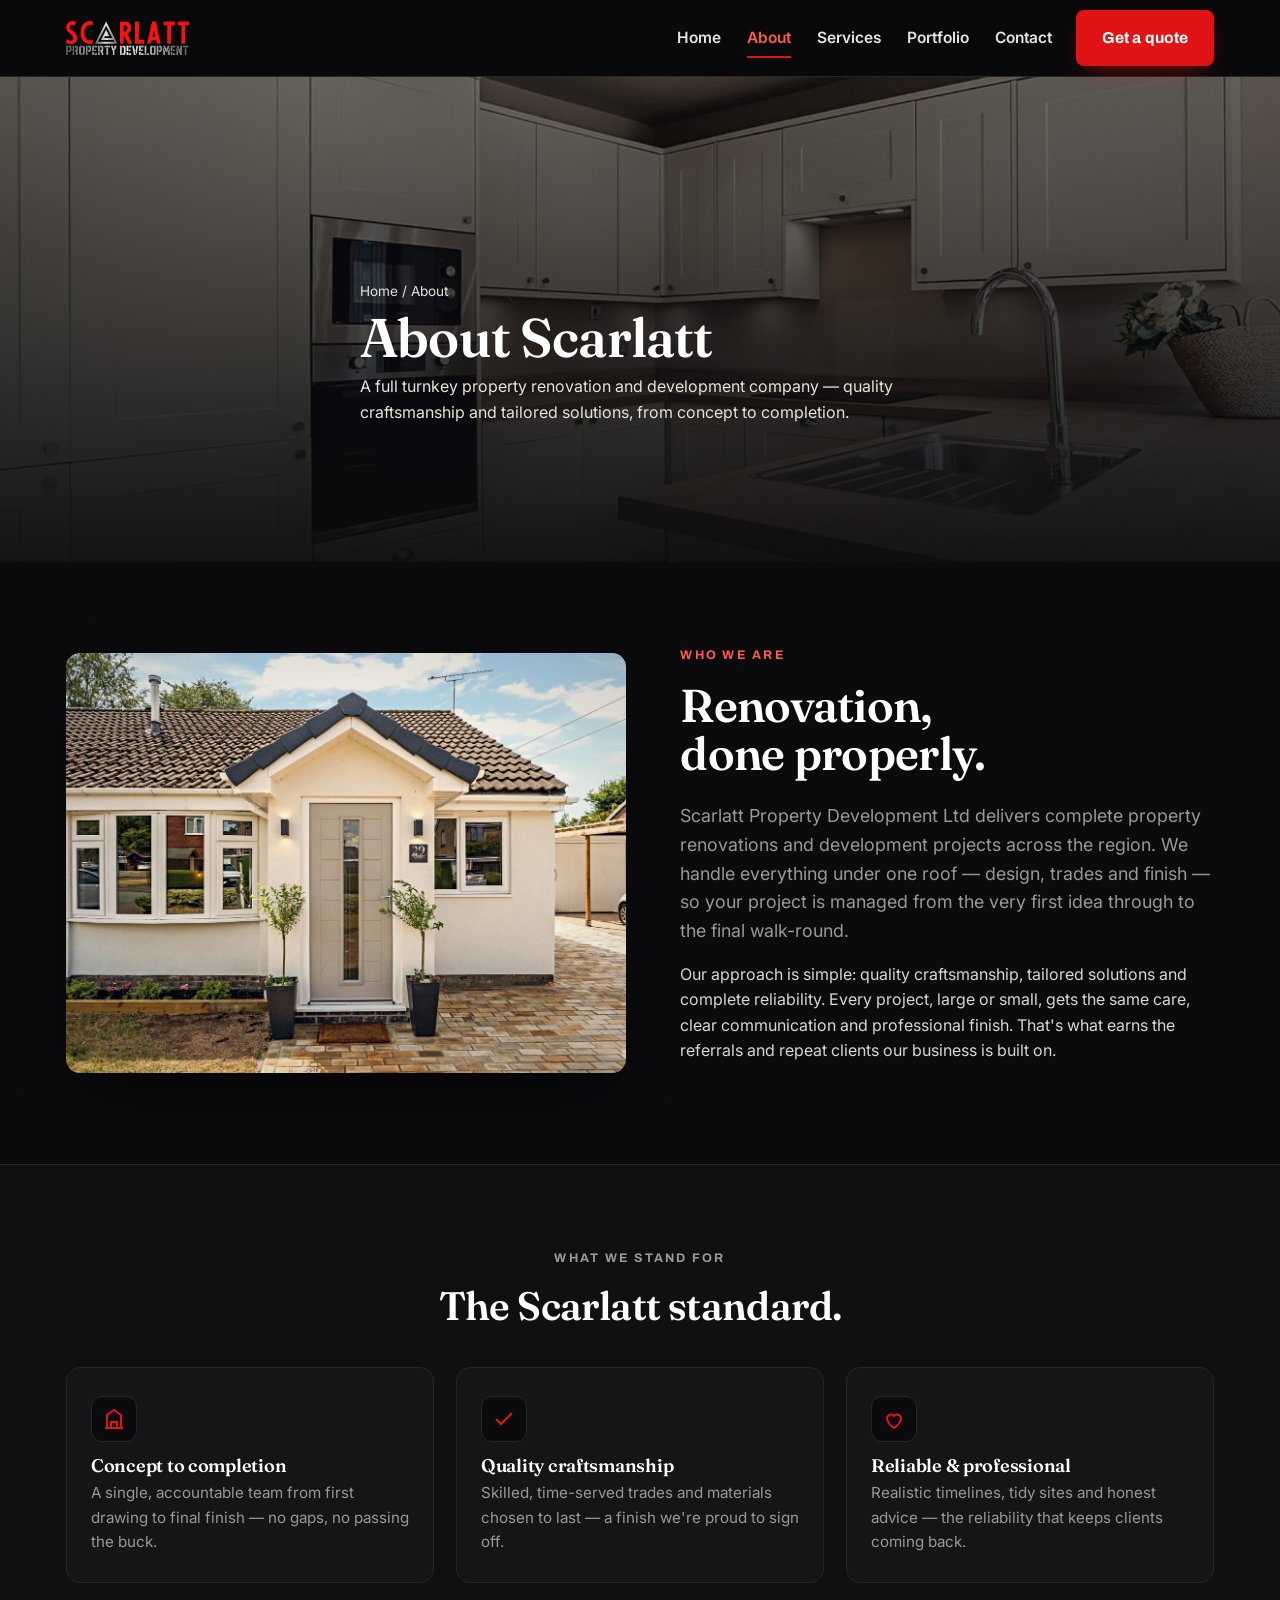
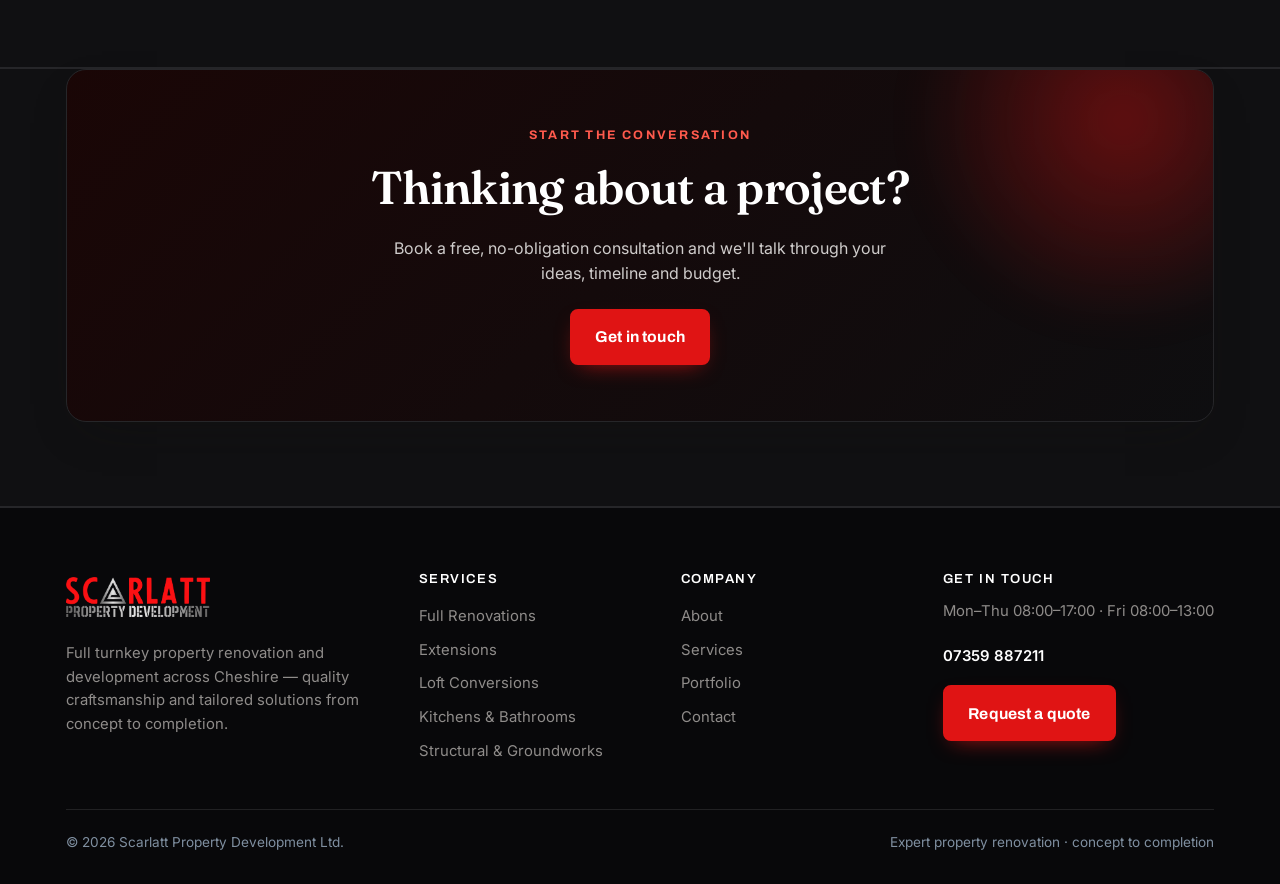
==== commit 3cf6d518: "Add Cheshire location SEO (titles, meta, copy, schema) Co-authored-by: Cursor <cursoragent@cursor.co" ====
--- a/about.html
+++ b/about.html
@@ -1,7 +1,7 @@
 <!doctype html><html lang="en"><head>
 <meta charset="utf-8"><meta name="viewport" content="width=device-width,initial-scale=1">
-<title>About — Scarlatt Property Development</title>
-<meta name="description" content="Scarlatt Property Development Ltd — a full turnkey property renovation company delivering quality craftsmanship and tailored solutions from concept to completion.">
+<title>About — Scarlatt Property Development, Cheshire</title>
+<meta name="description" content="Scarlatt Property Development Ltd — a full turnkey property renovation company delivering quality craftsmanship and tailored solutions from concept to completion. Based in Cheshire, serving Congleton, Sandbach, Alsager and the surrounding area.">
 <link rel="icon" href="assets/favicon.svg">
 <link rel="preconnect" href="https://fonts.googleapis.com"><link rel="preconnect" href="https://fonts.gstatic.com" crossorigin>
 <link href="https://fonts.googleapis.com/css2?family=Fraunces:opsz,wght@9..144,500;9..144,600;9..144,700&family=Inter:wght@400;500;600;700&family=Archivo:wght@600;700;800&family=Saira+Stencil+One&display=swap" rel="stylesheet">
@@ -52,7 +52,7 @@
 <footer class="site"><div class="wrap">
  <div class="cols">
    <div class="fbrand"><a class="brandlogo" href="index.html" aria-label="Scarlatt Property Development home"><img src="assets/logo.png" alt="Scarlatt Property Development"></a>
-     <p>Full turnkey property renovation and development — quality craftsmanship and tailored solutions from concept to completion.</p></div>
+     <p>Full turnkey property renovation and development across Cheshire — quality craftsmanship and tailored solutions from concept to completion.</p></div>
    <div><h4>Services</h4><a href="services.html#renovations">Full Renovations</a><a href="services.html#extensions">Extensions</a><a href="services.html#lofts">Loft Conversions</a><a href="services.html#kitchens">Kitchens &amp; Bathrooms</a><a href="services.html#structural">Structural &amp; Groundworks</a></div>
    <div><h4>Company</h4><a href="about.html">About</a><a href="services.html">Services</a><a href="portfolio.html">Portfolio</a><a href="contact.html">Contact</a></div>
    <div><h4>Get in touch</h4><p>Mon–Thu 08:00–17:00 · Fri 08:00–13:00</p><a href="tel:07359887211" style="color:#fff;font-weight:600">07359 887211</a><a class="btn btn-amber" href="contact.html" style="margin-top:12px">Request a quote</a></div>
--- a/css/site.css
+++ b/css/site.css
@@ -459,7 +459,19 @@
 /* property detail hero */
 .prop-hero{position:relative;min-height:84vh;display:flex;align-items:flex-end;overflow:hidden;background:var(--ink)}
 .prop-hero img.bg{position:absolute;inset:0;width:100%;height:100%;object-fit:cover}
-.prop-hero::after{content:"";position:absolute;inset:0;background:linear-gradient(180deg,rgba(11,11,13,.35) 0%,rgba(11,11,13,.5) 45%,rgba(11,11,13,.92) 100%)}
+.prop-hero::after{content:"";position:absolute;inset:0;background:linear-gradient(180deg,rgba(11,11,13,.35) 0%,rgba(11,11,13,.5) 45%,rgba(11,11,13,.92) 100%);pointer-events:none;z-index:1}
+/* hero image scroller (project pages) */
+.prop-hero[data-hero] img.bg{opacity:0;transition:opacity .7s ease}
+.prop-hero[data-hero] img.bg.on{opacity:1}
+.ph-arrow{position:absolute;top:50%;transform:translateY(-50%);z-index:4;width:52px;height:52px;border-radius:50%;border:1px solid rgba(255,255,255,.32);background:rgba(10,10,12,.42);-webkit-backdrop-filter:blur(4px);backdrop-filter:blur(4px);color:#fff;font-size:1.7rem;line-height:1;display:grid;place-items:center;cursor:pointer;opacity:0;transition:opacity .3s ease,background .2s ease,transform .2s ease}
+.prop-hero:hover .ph-arrow,.prop-hero:focus-within .ph-arrow{opacity:1}
+.ph-arrow:hover{background:var(--brand);border-color:var(--brand)}
+.ph-prev{left:26px}.ph-next{right:26px}
+.ph-prev:hover{transform:translateY(-50%) scale(1.07)}
+.ph-next:hover{transform:translateY(-50%) scale(1.07)}
+.ph-count{position:absolute;right:26px;bottom:26px;z-index:4;color:#fff;font-family:'Archivo',sans-serif;font-size:.82rem;letter-spacing:.12em;background:rgba(10,10,12,.42);-webkit-backdrop-filter:blur(4px);backdrop-filter:blur(4px);border:1px solid rgba(255,255,255,.22);border-radius:30px;padding:6px 14px}
+.ph-count b{color:var(--brand-l);font-weight:700}
+@media(max-width:900px){.ph-arrow{opacity:.9;width:44px;height:44px;font-size:1.4rem}.ph-prev{left:14px}.ph-next{right:14px}.ph-count{right:14px;bottom:16px}}
 .prop-hero .inner{position:relative;z-index:2;width:100%;max-width:1200px;margin:0 auto;padding:0 26px 56px;color:#fff}
 .prop-hero .crumb{color:#c9c6c4;font-size:.88rem;margin-bottom:12px}
 .prop-hero .crumb a:hover{color:var(--brand-l)}
@@ -558,3 +570,42 @@
 .before-intro h2{color:#fff;margin:8px 0 12px}
 .before-intro p{color:var(--text);line-height:1.75;margin:0}
 #before .showcase button img{filter:saturate(.92) brightness(.96)}
+
+/* ===== PROJECT OVERVIEW (roomy copy) + CAROUSEL ===== */
+.p-overview{max-width:1200px;margin:0 auto;padding:80px 26px 0;display:grid;grid-template-columns:1.55fr .9fr;gap:56px;align-items:start}
+@media(max-width:900px){.p-overview{grid-template-columns:1fr;gap:32px;padding-top:56px}}
+.p-overview .eyebrow{color:var(--brand-l)}
+.p-overview h2{color:#fff;font-size:clamp(1.9rem,3.4vw,2.7rem);margin:12px 0 22px;line-height:1.12}
+.p-overview .copy p{color:var(--text);font-size:1.06rem;line-height:1.9;margin:0 0 20px;max-width:66ch}
+.p-overview .copy p:last-child{margin-bottom:0}
+.p-aside{background:var(--surface);border:1px solid var(--line);border-radius:14px;padding:26px;position:sticky;top:96px}
+.p-aside h4{color:#fff;font-family:'Archivo',sans-serif;font-size:.78rem;letter-spacing:.14em;text-transform:uppercase;margin:0 0 14px}
+.p-aside ul{list-style:none;margin:0 0 20px;padding:0}
+.p-aside li{display:flex;justify-content:space-between;gap:14px;padding:11px 0;border-bottom:1px solid var(--line);font-size:.94rem;color:var(--muted)}
+.p-aside li:last-child{border-bottom:0}
+.p-aside li b{color:#fff;font-weight:600;text-align:right;font-family:'Archivo',sans-serif;font-size:.86rem;letter-spacing:.02em}
+.p-aside .btn{width:100%;justify-content:center}
+
+.car-sec{padding:80px 0}
+.car-head{max-width:1200px;margin:0 auto 30px;padding:0 26px;display:flex;align-items:flex-end;justify-content:space-between;gap:20px;flex-wrap:wrap}
+.car-head .eyebrow{color:var(--brand-l)}
+.car-head h2{color:#fff;margin:10px 0 0}
+.car-hint{font-family:'Archivo',sans-serif;font-weight:700;font-size:.7rem;letter-spacing:.14em;text-transform:uppercase;color:#8f8c8a;display:inline-flex;align-items:center;gap:9px}
+.car-hint svg{width:34px;height:16px}
+.carousel{position:relative;max-width:1240px;margin:0 auto;padding:0 26px}
+.car-track{display:flex;gap:18px;overflow-x:auto;scroll-snap-type:x mandatory;scroll-behavior:smooth;-webkit-overflow-scrolling:touch;scrollbar-width:none;padding:4px 0}
+.car-track::-webkit-scrollbar{display:none}
+.car-slide{position:relative;flex:0 0 88%;scroll-snap-align:center;border-radius:16px;overflow:hidden;background:var(--surface);border:1px solid var(--line)}
+@media(min-width:900px){.car-slide{flex-basis:68%}}
+.car-slide img{width:100%;height:min(66vh,620px);object-fit:cover;display:block}
+.car-slide figcaption{position:absolute;left:0;right:0;bottom:0;padding:46px 24px 20px;background:linear-gradient(transparent,rgba(8,8,10,.9));color:#e9e6e4;font-size:.95rem;font-weight:500}
+.car-tag{position:absolute;top:16px;left:16px;z-index:2;font-family:'Archivo',sans-serif;font-weight:700;font-size:.64rem;letter-spacing:.14em;text-transform:uppercase;padding:6px 12px;border-radius:7px;background:rgba(8,8,10,.72);color:#e6e3e1;border:1px solid rgba(255,255,255,.16);backdrop-filter:blur(4px)}
+.car-tag.after{background:var(--brand);border-color:var(--brand);color:#fff}
+.car-tag.during{color:var(--brand-l)}
+.car-btn{position:absolute;top:50%;transform:translateY(-50%);width:52px;height:52px;border-radius:50%;background:rgba(8,8,10,.7);border:1px solid var(--line);color:#fff;font-size:1.7rem;line-height:1;cursor:pointer;display:grid;place-items:center;z-index:3;transition:.2s;backdrop-filter:blur(6px)}
+.car-btn:hover{background:var(--brand);border-color:var(--brand)}
+.car-prev{left:36px}.car-next{right:36px}
+.car-dots{display:flex;gap:8px;justify-content:center;margin-top:24px;flex-wrap:wrap}
+.car-dots button{width:9px;height:9px;border-radius:50%;border:0;background:#3a3a3e;cursor:pointer;padding:0;transition:.25s}
+.car-dots button.on{background:var(--brand);width:28px;border-radius:5px}
+@media(max-width:640px){.car-slide{flex-basis:90%}.car-slide img{height:56vh}.car-prev{left:22px}.car-next{right:22px}.car-btn{width:44px;height:44px;font-size:1.4rem}}
